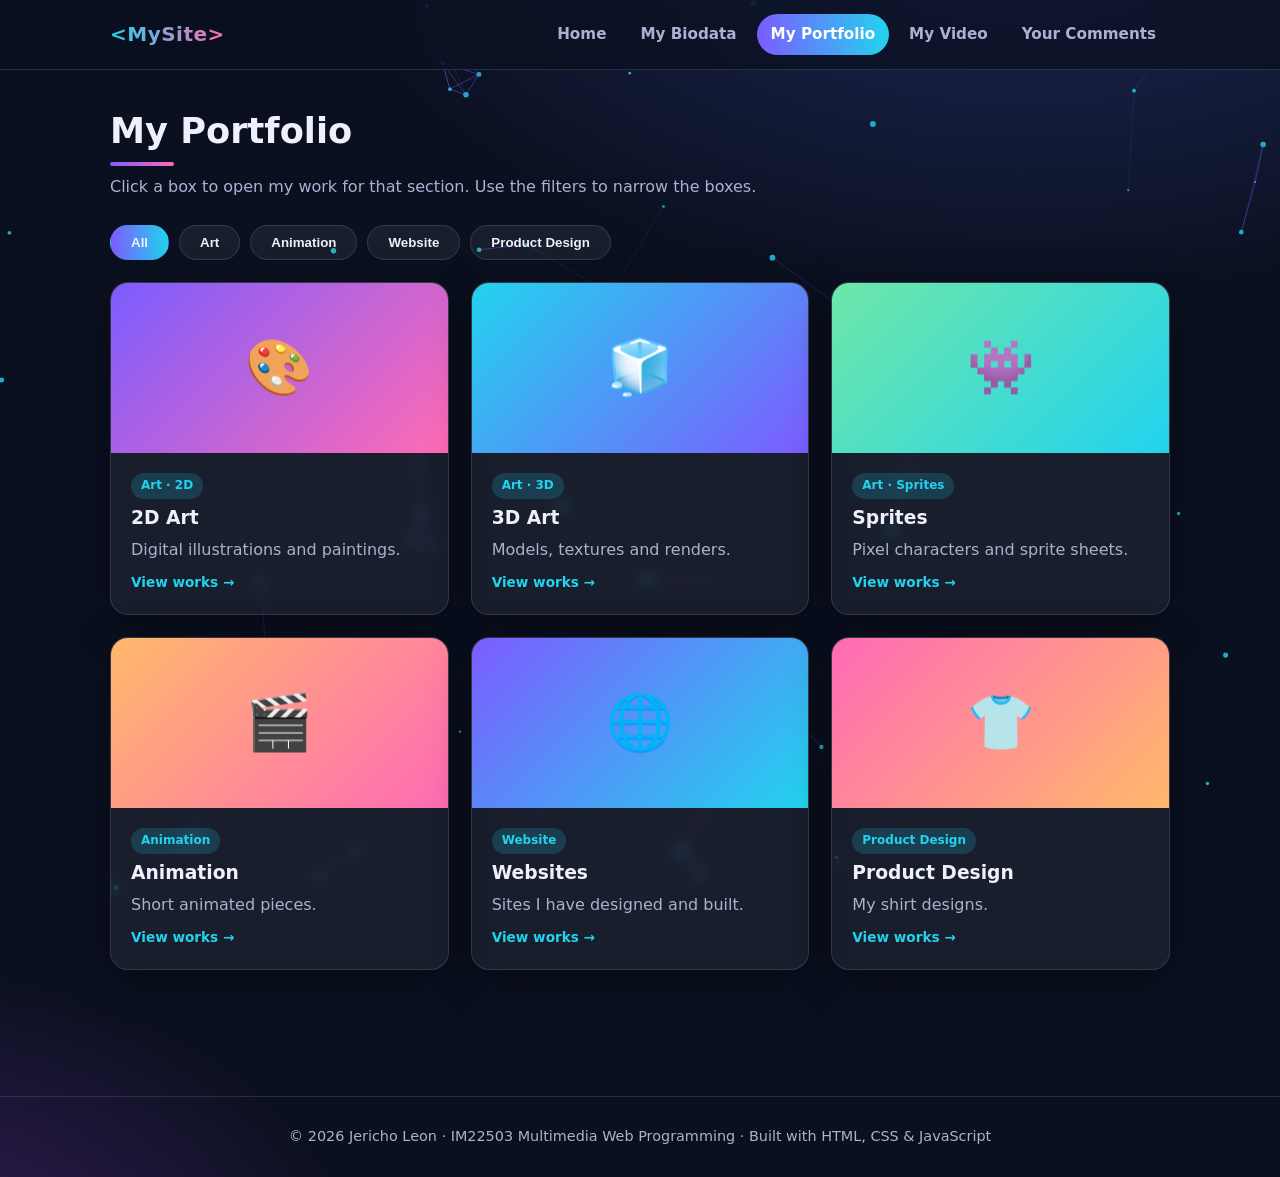
==== portfolio.html @ 4973d711 "Add files via upload" ====
<!DOCTYPE html>
<html lang="en">
<head>
  <meta charset="UTF-8">
  <meta name="viewport" content="width=device-width, initial-scale=1">
  <meta name="description" content="Projects and assignments by Your Name">
  <title>My Portfolio | My Site</title>
  <link rel="stylesheet" href="css/style.css">
</head>
<body>
  <a class="skip-link" href="#main">Skip to content</a>
  <canvas id="bg-canvas" aria-hidden="true"></canvas>
  <header class="site-header">
    <nav class="nav" aria-label="Main navigation">
      <a class="logo" href="index.html">&lt;MySite&gt;</a>
      <button class="menu-btn" aria-label="Toggle menu" aria-expanded="false">&#9776;</button>
      <ul>
        <li><a href="index.html">Home</a></li>
        <li><a href="biodata.html">My Biodata</a></li>
        <li><a href="portfolio.html" class="active" aria-current="page">My Portfolio</a></li>
        <li><a href="video.html">My Video</a></li>
        <li><a href="comments.html">Your Comments</a></li>
      </ul>
    </nav>
  </header>
  <main id="main">

        <section class="reveal">
      <h2 class="section-title">My Portfolio</h2>
      <p class="lead">Click a box to open my work for that section. Use the filters to narrow the boxes.</p>

      <div class="filters" role="group" aria-label="Filter projects">
        <button class="on" data-filter="all" aria-pressed="true">All</button>
        <button data-filter="art" aria-pressed="false">Art</button>
        <button data-filter="animation" aria-pressed="false">Animation</button>
        <button data-filter="website" aria-pressed="false">Website</button>
        <button data-filter="product" aria-pressed="false">Product Design</button>
      </div>

      <!-- CLICKABLE BOXES -->
      <div class="grid cols-3">
        <div class="card project cat-tile reveal" data-cat="art" data-open="art2d" role="button" tabindex="0">
          <div class="thumb" style="background:linear-gradient(135deg,#7c5cff,#ff6bb5)" aria-hidden="true">&#127912;</div>
          <div class="body"><span class="tag">Art &middot; 2D</span><h3>2D Art</h3>
            <p class="lead" style="margin:0">Digital illustrations and paintings.</p><span class="open-hint">View works &rarr;</span></div>
        </div>
        <div class="card project cat-tile reveal" data-cat="art" data-open="art3d" role="button" tabindex="0">
          <div class="thumb" style="background:linear-gradient(135deg,#22d3ee,#7c5cff)" aria-hidden="true">&#129482;</div>
          <div class="body"><span class="tag">Art &middot; 3D</span><h3>3D Art</h3>
            <p class="lead" style="margin:0">Models, textures and renders.</p><span class="open-hint">View works &rarr;</span></div>
        </div>
        <div class="card project cat-tile reveal" data-cat="art" data-open="sprites" role="button" tabindex="0">
          <div class="thumb" style="background:linear-gradient(135deg,#6ee7a8,#22d3ee)" aria-hidden="true">&#128126;</div>
          <div class="body"><span class="tag">Art &middot; Sprites</span><h3>Sprites</h3>
            <p class="lead" style="margin:0">Pixel characters and sprite sheets.</p><span class="open-hint">View works &rarr;</span></div>
        </div>
        <div class="card project cat-tile reveal" data-cat="animation" data-open="animation" role="button" tabindex="0">
          <div class="thumb" style="background:linear-gradient(135deg,#ffb86b,#ff6bb5)" aria-hidden="true">&#127916;</div>
          <div class="body"><span class="tag">Animation</span><h3>Animation</h3>
            <p class="lead" style="margin:0">Short animated pieces.</p><span class="open-hint">View works &rarr;</span></div>
        </div>
        <div class="card project cat-tile reveal" data-cat="website" data-open="website" role="button" tabindex="0">
          <div class="thumb" style="background:linear-gradient(135deg,#7c5cff,#22d3ee)" aria-hidden="true">&#127760;</div>
          <div class="body"><span class="tag">Website</span><h3>Websites</h3>
            <p class="lead" style="margin:0">Sites I have designed and built.</p><span class="open-hint">View works &rarr;</span></div>
        </div>
        <div class="card project cat-tile reveal" data-cat="product" data-open="product" role="button" tabindex="0">
          <div class="thumb" style="background:linear-gradient(135deg,#ff6bb5,#ffb86b)" aria-hidden="true">&#128085;</div>
          <div class="body"><span class="tag">Product Design</span><h3>Product Design</h3>
            <p class="lead" style="margin:0">My shirt designs.</p><span class="open-hint">View works &rarr;</span></div>
        </div>
      </div>
    </section>

    <!-- ========== POP-UP WINDOWS (one per box) ========== -->

    <div class="modal" id="modal-art2d" role="dialog" aria-modal="true" aria-labelledby="t-art2d">
      <div class="modal-box">
        <div class="modal-head"><h3 id="t-art2d">&#127912; 2D Art</h3><button class="modal-close" aria-label="Close">&times;</button></div>
        <div class="modal-body">
          <p class="lead">Click an image to preview it larger.</p>
          <div class="gallery">
            <figure><img src="assets/portfolio/art/2d/art1.png" alt="Sketch of A Witty Girl" loading="lazy"><figcaption>Sketch of A Witty Girl</figcaption></figure>
            <figure><img src="assets/portfolio/art/2d/art2.jpeg" alt="Irene Illustration" loading="lazy"><figcaption>Irene Illustration</figcaption></figure>
            <figure><img src="assets/portfolio/art/2d/art3.jpeg" alt="NoZe Illustration" loading="lazy"><figcaption>NoZe Illustration</figcaption></figure>
            <figure><img src="assets/portfolio/art/2d/art4.jpeg" alt="Lisa Illustration" loading="lazy"><figcaption>Lisa Illustration</figcaption></figure>
          </div>
        </div>
      </div>
    </div>

    <div class="modal" id="modal-art3d" role="dialog" aria-modal="true" aria-labelledby="t-art3d">
      <div class="modal-box">
        <div class="modal-head"><h3 id="t-art3d">&#129482; 3D Art</h3><button class="modal-close" aria-label="Close">&times;</button></div>
        <div class="modal-body">
          <p class="lead">Click an image to preview it larger.</p>
          <div class="gallery">
            <figure><img src="assets/portfolio/art/3d/render1.jpeg" alt="3D render 1" loading="lazy"><figcaption>3D render 1</figcaption></figure>
            <figure><img src="assets/portfolio/art/3d/render2.png" alt="3D render 2" loading="lazy"><figcaption>3D render 2</figcaption></figure>
            <figure><img src="assets/portfolio/art/3d/render3.png" alt="3D render 3" loading="lazy"><figcaption>3D render 3</figcaption></figure>
            <figure><img src="assets/portfolio/art/3d/render4.png" alt="3D render 4" loading="lazy"><figcaption>3D render 4</figcaption></figure>
            <figure><img src="assets/portfolio/art/3d/render5.png" alt="3D render 5" loading="lazy"><figcaption>3D render 5</figcaption></figure>
            <figure><img src="assets/portfolio/art/3d/render6.png" alt="3D render 6" loading="lazy"><figcaption>3D render 6</figcaption></figure>
          </div>
        </div>
      </div>
    </div>

    <div class="modal" id="modal-sprites" role="dialog" aria-modal="true" aria-labelledby="t-sprites">
      <div class="modal-box">
        <div class="modal-head"><h3 id="t-sprites">&#128126; Sprites</h3><button class="modal-close" aria-label="Close">&times;</button></div>
        <div class="modal-body">
          <p class="lead">Click an image to preview it larger.</p>
          <div class="gallery">
            <figure><img src="assets/portfolio/art/sprites/sprite1.png" alt="Sprite sheet 1" loading="lazy"><figcaption>Sprite sheet 1</figcaption></figure>
            <figure><img src="assets/portfolio/art/sprites/sprite2.png" alt="Sprite sheet 2" loading="lazy"><figcaption>Sprite sheet 2</figcaption></figure>
          </div>
        </div>
      </div>
    </div>

    <div class="modal" id="modal-animation" role="dialog" aria-modal="true" aria-labelledby="t-animation">
      <div class="modal-box">
        <div class="modal-head"><h3 id="t-animation">&#127916; Animation</h3><button class="modal-close" aria-label="Close">&times;</button></div>
        <div class="modal-body">
          <p class="lead">Press play to watch each animation.</p>
          <div class="gallery">
            <figure><video controls preload="none" poster="assets/portfolio/animation/anim1-poster.jpg"><source src="assets/portfolio/animation/anim1.mp4" type="video/mp4"></video><figcaption>Animation title 1</figcaption></figure>
          </div>
        </div>
      </div>
    </div>

    <div class="modal" id="modal-website" role="dialog" aria-modal="true" aria-labelledby="t-website">
      <div class="modal-box">
        <div class="modal-head"><h3 id="t-website">&#127760; Websites</h3><button class="modal-close" aria-label="Close">&times;</button></div>
        <div class="modal-body">
          <p class="lead">Screenshots of my websites. Click to preview.</p>
          
          <div class="gallery">
            <div class="modal-box2">
              <div class="modal-head"><h3 id="t-website">&#127760; Keyframe Lab</h3><figcaption><a href="https://your-site-url.com" target="_blank" rel="noopener">Visit</a></figcaption></div>
                <div class="modal-body">
                  <div class="gallery">
                      <figure><img src="assets/portfolio/website/mm1.png" alt="Website 2 screenshot" loading="lazy"></figure>
                      <figure><img src="assets/portfolio/website/mm2.png" alt="Website 2 screenshot" loading="lazy"></figure>
                      <figure><img src="assets/portfolio/website/mm3.png" alt="Website 2 screenshot" loading="lazy"></figure>
                      <figure><img src="assets/portfolio/website/mm4.png" alt="Website 2 screenshot" loading="lazy"></figure>
                      <figure><img src="assets/portfolio/website/mm5.png" alt="Website 2 screenshot" loading="lazy"></figure>
                  </div>
                </div>
              </div>
            </div>
    
            <div class="gallery">
              <div class="modal-box2">
                <div class="modal-head"><h3 id="t-website">&#127760; HolyBro</h3><figcaption><a href="https://your-site-url.com" target="_blank" rel="noopener">Visit</a></figcaption></div>
                  <div class="modal-body">
                    <div class="gallery">
                      <figure><img src="assets/portfolio/website/1.jpg" alt="Website 2 screenshot" loading="lazy"></figure>
                      <figure><img src="assets/portfolio/website/2.jpg" alt="Website 2 screenshot" loading="lazy"></figure>
                      <figure><img src="assets/portfolio/website/3.jpg" alt="Website 2 screenshot" loading="lazy"></figure>
                      <figure><img src="assets/portfolio/website/4.jpg" alt="Website 2 screenshot" loading="lazy"></figure>
                      <figure><img src="assets/portfolio/website/5.jpg" alt="Website 2 screenshot" loading="lazy"></figure>
                      <figure><img src="assets/portfolio/website/6.jpg" alt="Website 2 screenshot" loading="lazy"></figure>
                      <figure><img src="assets/portfolio/website/7.jpg" alt="Website 2 screenshot" loading="lazy"></figure>
                      <figure><img src="assets/portfolio/website/8.jpg" alt="Website 2 screenshot" loading="lazy"></figure>
                      <figure><img src="assets/portfolio/website/9.jpg" alt="Website 2 screenshot" loading="lazy"></figure>
                    </div>
                  </div>
                </div>
              </div>
            </div>
          </div>
  </div>
  

    <div class="modal" id="modal-product" role="dialog" aria-modal="true" aria-labelledby="t-product">
      <div class="modal-box">
        <div class="modal-head"><h3 id="t-product">&#128085; Product Design</h3><button class="modal-close" aria-label="Close">&times;</button></div>
        <div class="modal-body">
          <p class="lead">My shirt designs. Click an image to preview it larger.</p>
          <div class="gallery">
            <figure><img src="assets/portfolio/product/shirt1.jpg" alt="Shirt design 1" loading="lazy"><figcaption>Shirt design 1</figcaption></figure>
            <figure><img src="assets/portfolio/product/shirt2.jpg" alt="Shirt design 2" loading="lazy"><figcaption>Shirt design 2</figcaption></figure>
            <figure><img src="assets/portfolio/product/shirt3.jpg" alt="Shirt design 3" loading="lazy"><figcaption>Shirt design 3</figcaption></figure>
          </div>
        </div>
      </div>
    </div>

  </main>
  <footer>
    <p>&copy; <span id="year">2026</span> Jericho Leon &middot; IM22503 Multimedia Web Programming &middot; Built with HTML, CSS &amp; JavaScript</p>
  </footer>
  <script src="js/main.js"></script>
</body>
</html>
---- css/style.css ----
/* ===== Theme ===== */
:root {
  --bg: #0b1020;
  --bg2: #121a33;
  --card: rgba(255, 255, 255, 0.06);
  --border: rgba(255, 255, 255, 0.12);
  --text: #eef1fb;
  --muted: #a9b2d0;
  --accent: #7c5cff;
  --accent2: #22d3ee;
  --accent3: #ff6bb5;
  --radius: 18px;
  --shadow: 0 10px 40px rgba(0, 0, 0, 0.35);
}
* { box-sizing: border-box; margin: 0; padding: 0; }
html { scroll-behavior: smooth; }
body {
  font-family: "Segoe UI", system-ui, -apple-system, Roboto, Arial, sans-serif;
  background: radial-gradient(1200px 700px at 80% -10%, #1d2a5a 0%, transparent 60%),
              radial-gradient(900px 600px at -10% 110%, #3b1f5e 0%, transparent 55%), var(--bg);
  color: var(--text);
  line-height: 1.65;
  min-height: 100vh;
  overflow-x: hidden;
}
img, video { max-width: 100%; display: block; }
a { color: var(--accent2); text-decoration: none; }
a:hover { text-decoration: underline; }
.skip-link {
  position: absolute; left: -999px; top: 8px; background: #fff; color: #000;
  padding: 8px 14px; border-radius: 8px; z-index: 1000;
}
.skip-link:focus { left: 8px; }
:focus-visible { outline: 3px solid var(--accent2); outline-offset: 3px; }

#bg-canvas { position: fixed; inset: 0; z-index: -1; pointer-events: none; }

/* ===== Navigation ===== */
header.site-header {
  position: sticky; top: 0; z-index: 50;
  backdrop-filter: blur(14px);
  background: rgba(11, 16, 32, 0.7);
  border-bottom: 1px solid var(--border);
}
.nav {
  max-width: 1100px; margin: auto; padding: 14px 20px;
  display: flex; align-items: center; justify-content: space-between; gap: 16px;
}
.logo {
  font-weight: 800; font-size: 1.25rem; letter-spacing: 0.5px;
  background: linear-gradient(90deg, var(--accent2), var(--accent3));
  -webkit-background-clip: text; background-clip: text; color: transparent;
}
.logo:hover { text-decoration: none; }
.nav ul { list-style: none; display: flex; gap: 6px; }
.nav ul a {
  display: block; padding: 8px 14px; border-radius: 999px; color: var(--muted);
  font-weight: 600; font-size: 0.95rem; transition: 0.25s;
}
.nav ul a:hover { color: #fff; background: var(--card); text-decoration: none; }
.nav ul a.active { color: #fff; background: linear-gradient(90deg, var(--accent), var(--accent2)); }
.menu-btn {
  display: none; background: var(--card); color: var(--text);
  border: 1px solid var(--border); border-radius: 10px; padding: 8px 12px; font-size: 1.2rem; cursor: pointer;
}

/* ===== Layout ===== */
main { max-width: 1100px; margin: auto; padding: 40px 20px 70px; }
section { margin-bottom: 56px; }
h1, h2, h3 { line-height: 1.2; }
h2.section-title {
  font-size: clamp(1.6rem, 3vw, 2.2rem); margin-bottom: 8px;
}
h2.section-title::after {
  content: ""; display: block; width: 64px; height: 4px; margin-top: 10px; border-radius: 4px;
  background: linear-gradient(90deg, var(--accent), var(--accent3));
}
.lead { color: var(--muted); margin-bottom: 24px; max-width: 70ch; }
.card {
  background: var(--card); border: 1px solid var(--border); border-radius: var(--radius);
  padding: 24px; box-shadow: var(--shadow); backdrop-filter: blur(8px);
  transition: transform 0.3s, border-color 0.3s;
}
.card:hover { transform: translateY(-4px); border-color: rgba(124, 92, 255, 0.6); }
.grid { display: grid; gap: 22px; }
.grid.cols-2 { grid-template-columns: repeat(2, 1fr); }
.grid.cols-3 { grid-template-columns: repeat(3, 1fr); }

.btn {
  display: inline-block; padding: 12px 26px; border-radius: 999px; border: 0; cursor: pointer;
  font-weight: 700; font-size: 1rem; color: #fff;
  background: linear-gradient(90deg, var(--accent), var(--accent3));
  box-shadow: 0 8px 24px rgba(124, 92, 255, 0.4); transition: 0.25s;
}
.btn:hover { transform: translateY(-3px) scale(1.03); text-decoration: none; }
.btn.ghost { background: transparent; border: 2px solid var(--accent2); box-shadow: none; color: var(--accent2); }

/* ===== Hero ===== */
.hero {
  display: grid; grid-template-columns: 1.2fr 1fr; gap: 40px; align-items: center;
  min-height: 70vh;
}
.hero .hi { color: var(--accent2); font-weight: 700; letter-spacing: 2px; text-transform: uppercase; }
.hero h1 { font-size: clamp(2.2rem, 6vw, 4rem); margin: 10px 0; }
.grad {
  background: linear-gradient(90deg, var(--accent2), var(--accent), var(--accent3), var(--accent2));
  background-size: 300% 100%; -webkit-background-clip: text; background-clip: text; color: transparent;
  animation: shine 6s linear infinite;
}
@keyframes shine { to { background-position: 300% 0; } }
.typing { font-size: clamp(1.1rem, 2.5vw, 1.5rem); color: var(--muted); min-height: 2em; }
.cursor { display: inline-block; width: 3px; height: 1.2em; background: var(--accent2); margin-left: 3px; vertical-align: -3px; animation: blink 0.9s steps(1) infinite; }
@keyframes blink { 50% { opacity: 0; } }
.hero-actions { margin-top: 26px; display: flex; gap: 14px; flex-wrap: wrap; }

.avatar-wrap { position: relative; width: min(360px, 80%); margin: auto; aspect-ratio: 1; animation: float 5s ease-in-out infinite; }
.avatar-wrap::before {
  content: ""; position: absolute; inset: -8px; border-radius: 50%;
  background: conic-gradient(var(--accent), var(--accent2), var(--accent3), var(--accent));
  animation: spin 8s linear infinite; filter: blur(2px);
}
.avatar-wrap img { position: relative; border-radius: 50%; border: 6px solid var(--bg); width: 100%; height: 100%; object-fit: cover; background: var(--bg2); }
@keyframes spin { to { transform: rotate(360deg); } }
@keyframes float { 50% { transform: translateY(-14px); } }

.stats { display: grid; grid-template-columns: repeat(4, 1fr); gap: 16px; text-align: center; }
.stats .num { font-size: 2.2rem; font-weight: 800; color: var(--accent2); }
.stats span { color: var(--muted); font-size: 0.9rem; }

/* ===== Biodata ===== */
.profile-table { width: 100%; border-collapse: collapse; }
.profile-table th, .profile-table td { text-align: left; padding: 10px 8px; border-bottom: 1px solid var(--border); vertical-align: top; }
.profile-table th { width: 38%; color: var(--accent2); font-weight: 600; }
.skill { margin-bottom: 16px; }
.skill-head { display: flex; justify-content: space-between; font-weight: 600; margin-bottom: 6px; }
.bar { height: 12px; background: rgba(255, 255, 255, 0.1); border-radius: 99px; overflow: hidden; }
.bar > i {
  display: block; height: 100%; width: 0; border-radius: 99px;
  background: linear-gradient(90deg, var(--accent2), var(--accent), var(--accent3));
  transition: width 1.4s cubic-bezier(.2, .8, .2, 1);
}
.chips { display: flex; flex-wrap: wrap; gap: 12px; list-style: none; }
.chips li {
  padding: 10px 18px; border-radius: 999px; background: var(--card); border: 1px solid var(--border);
  font-weight: 600; transition: 0.25s; cursor: default;
}
.chips li:hover { transform: translateY(-4px) rotate(-2deg); border-color: var(--accent3); }
.timeline { list-style: none; border-left: 3px solid var(--accent); padding-left: 22px; }
.timeline li { position: relative; margin-bottom: 22px; }
.timeline li::before {
  content: ""; position: absolute; left: -31px; top: 6px; width: 15px; height: 15px; border-radius: 50%;
  background: var(--accent2); box-shadow: 0 0 0 4px rgba(34, 211, 238, 0.25);
}
.timeline b { color: var(--accent2); }

/* Timetable */
.table-scroll { overflow-x: auto; border-radius: var(--radius); border: 1px solid var(--border); }
table.timetable { width: 100%; min-width: 720px; border-collapse: collapse; text-align: center; }
.timetable caption { caption-side: top; padding: 14px; font-weight: 700; text-align: left; color: var(--muted); }
.timetable th, .timetable td { padding: 12px 8px; border: 1px solid var(--border); font-size: 0.92rem; }
.timetable thead th { background: linear-gradient(90deg, var(--accent), var(--accent2)); color: #fff; }
.timetable tbody th { background: rgba(255, 255, 255, 0.05); color: var(--accent2); white-space: nowrap; }
.timetable td.class { background: rgba(124, 92, 255, 0.22); font-weight: 600; }
.timetable td.lab { background: rgba(34, 211, 238, 0.2); font-weight: 600; }
.timetable td.free { color: var(--muted); }
.timetable td.break { background: rgba(255, 107, 181, 0.15); color: var(--accent3); font-style: italic; }
.timetable td.class:hover, .timetable td.lab:hover { filter: brightness(1.4); }
.legend { display: flex; gap: 18px; flex-wrap: wrap; margin-top: 12px; color: var(--muted); font-size: 0.9rem; }
.legend span::before { content: ""; display: inline-block; width: 14px; height: 14px; border-radius: 4px; margin-right: 6px; vertical-align: -2px; }
.legend .l1::before { background: rgba(124, 92, 255, 0.6); }
.legend .l2::before { background: rgba(34, 211, 238, 0.6); }
.legend .l3::before { background: rgba(255, 107, 181, 0.5); }

/* ===== Portfolio ===== */
.filters { display: flex; gap: 10px; flex-wrap: wrap; margin-bottom: 22px; }
.filters button {
  padding: 9px 20px; border-radius: 999px; border: 1px solid var(--border); background: var(--card);
  color: var(--text); cursor: pointer; font-weight: 600; transition: 0.25s;
}
.filters button.on, .filters button:hover { background: linear-gradient(90deg, var(--accent), var(--accent2)); border-color: transparent; }
.project { padding: 0; overflow: hidden; display: flex; flex-direction: column; }
.project .thumb { height: 170px; display: grid; place-items: center; font-size: 3.4rem; position: relative; overflow: hidden; }
.project .thumb::after {
  content: ""; position: absolute; inset: 0;
  background: linear-gradient(120deg, transparent 30%, rgba(255, 255, 255, 0.25) 50%, transparent 70%);
  transform: translateX(-120%); transition: transform 0.8s;
}
.project:hover .thumb::after { transform: translateX(120%); }
.project .body { padding: 20px; display: flex; flex-direction: column; gap: 8px; flex: 1; }
.tag { align-self: flex-start; font-size: 0.75rem; font-weight: 700; padding: 3px 10px; border-radius: 99px; background: rgba(34, 211, 238, 0.18); color: var(--accent2); }
.project.hide { display: none; }

/* ===== Video ===== */
.video-box { overflow: hidden; padding: 0; }
.video-box video { width: 100%; background: #000; aspect-ratio: 16 / 9; }
.video-info { padding: 20px 24px; }

/* ===== Forms & comments ===== */
form .field { margin-bottom: 18px; }
label { display: block; font-weight: 600; margin-bottom: 6px; }
input[type="text"], input[type="email"], select, textarea {
  width: 100%; padding: 12px 14px; border-radius: 12px; border: 1px solid var(--border);
  background: rgba(255, 255, 255, 0.07); color: var(--text); font: inherit;
}
select option { color: #000; }
textarea { min-height: 130px; resize: vertical; }
input:focus, select:focus, textarea:focus { border-color: var(--accent2); outline: none; box-shadow: 0 0 0 3px rgba(34, 211, 238, 0.25); }
.radio-row { display: flex; gap: 18px; flex-wrap: wrap; }
.radio-row label { font-weight: 500; display: flex; align-items: center; gap: 6px; margin: 0; }
.error { color: #ff8aa0; font-size: 0.85rem; min-height: 1.2em; }
.form-msg { margin-top: 14px; font-weight: 600; }
.form-msg.ok { color: #6ee7a8; }
.stars { display: flex; flex-direction: row-reverse; justify-content: flex-end; gap: 4px; }
.stars input { position: absolute; opacity: 0; }
.stars label { font-size: 1.9rem; color: #566; cursor: pointer; margin: 0; transition: 0.2s; }
.stars input:checked ~ label, .stars label:hover, .stars label:hover ~ label { color: #ffd166; transform: scale(1.1); }
.stars input:focus-visible + label { outline: 3px solid var(--accent2); border-radius: 6px; }
.comment { margin-bottom: 14px; animation: pop 0.5s; }
.comment .who { display: flex; justify-content: space-between; gap: 10px; font-weight: 700; flex-wrap: wrap; }
.comment .meta { color: var(--muted); font-weight: 400; font-size: 0.85rem; }
@keyframes pop { from { opacity: 0; transform: scale(0.94) translateY(10px); } }
.socials { display: flex; gap: 12px; flex-wrap: wrap; margin-top: 10px; }
.socials a {
  padding: 10px 18px; border-radius: 12px; background: var(--card); border: 1px solid var(--border);
  color: var(--text); font-weight: 600; transition: 0.25s;
}
.socials a:hover { background: var(--accent); transform: translateY(-3px); text-decoration: none; }

/* ===== Footer ===== */
footer { text-align: center; padding: 28px 20px; color: var(--muted); border-top: 1px solid var(--border); font-size: 0.9rem; }

/* ===== Scroll reveal ===== */
.reveal { opacity: 0; transform: translateY(34px); transition: opacity 0.8s, transform 0.8s; }
.reveal.show { opacity: 1; transform: none; }

/* ===== Responsive ===== */
@media (max-width: 900px) {
  .hero { grid-template-columns: 1fr; text-align: center; min-height: auto; }
  .hero-actions { justify-content: center; }
  .hero .avatar-wrap { order: -1; width: min(260px, 70%); }
  .grid.cols-3 { grid-template-columns: repeat(2, 1fr); }
  .stats { grid-template-columns: repeat(2, 1fr); }
}
@media (max-width: 680px) {
  .menu-btn { display: block; }
  .nav ul {
    display: none; position: absolute; top: 100%; left: 0; right: 0; flex-direction: column;
    background: rgba(11, 16, 32, 0.97); padding: 12px 20px 18px; border-bottom: 1px solid var(--border);
  }
  .nav ul.open { display: flex; }
  .grid.cols-2, .grid.cols-3 { grid-template-columns: 1fr; }
}
@media (prefers-reduced-motion: reduce) {
  *, *::before, *::after { animation: none !important; transition: none !important; }
  .reveal { opacity: 1; transform: none; }
}

/* ===== Category tiles + pop-up galleries ===== */
.cat-tile { cursor: pointer; }
.cat-tile .open-hint { color: var(--accent2); font-size: 0.85rem; font-weight: 700; margin-top: auto; }
.cat-tile:hover .open-hint { text-decoration: underline; }

body.no-scroll { overflow: hidden; }
.modal {
  position: fixed; inset: 0; z-index: 200; display: none; align-items: center; justify-content: center;
  padding: 20px; background: rgba(5, 8, 20, 0.82); backdrop-filter: blur(6px);
}
.modal.open { display: flex; }
.modal-box {
  width: min(980px, 100%); max-height: 88vh; display: flex; flex-direction: column;
  background: var(--bg2); border: 1px solid var(--border); border-radius: var(--radius);
  box-shadow: var(--shadow); animation: pop 0.35s;
}
.modal-box2 {
  width: min(900px); max-height: 50vh; display: flex; flex-direction: column;
  background: var(--bg2); border: 1px solid var(--border); border-radius: var(--radius);
  box-shadow: var(--shadow); animation: pop 0.35s;
}
.modal-head {
  display: flex; align-items: center; justify-content: space-between; gap: 12px;
  padding: 18px 24px; border-bottom: 1px solid var(--border);
}
.modal-head h3 { font-size: 1.3rem; }
.modal-close {
  width: 40px; height: 40px; border-radius: 50%; border: 1px solid var(--border);
  background: var(--card); color: var(--text); font-size: 1.3rem; cursor: pointer; transition: 0.25s;
}
.modal-close:hover { background: var(--accent3); transform: rotate(90deg); }
.modal-body { overflow-y: auto; padding: 24px; }
.modal-body > p.lead { margin-bottom: 18px; }
.gallery { display: grid; grid-template-columns: repeat(auto-fill, minmax(220px, 1fr)); gap: 18px; }
.gallery figure {
  background: var(--card); border: 1px solid var(--border); border-radius: 14px; overflow: hidden;
  transition: transform 0.3s, border-color 0.3s;
}
.gallery figure:hover { transform: translateY(-4px); border-color: var(--accent); }
.gallery img, .gallery video {
  width: 100%; aspect-ratio: 4 / 3; object-fit: cover; background: #000; cursor: zoom-in;
}
.gallery video { cursor: default; }
.gallery figcaption { padding: 10px 14px; font-size: 0.9rem; color: var(--muted); }

.lightbox {
  position: fixed; inset: 0; z-index: 300; display: none; align-items: center; justify-content: center;
  flex-direction: column; gap: 12px; padding: 20px; background: rgba(0, 0, 0, 0.92);
}
.lightbox.open { display: flex; }
.lightbox img { max-width: 92vw; max-height: 78vh; border-radius: 12px; object-fit: contain; animation: pop 0.3s; }
.lightbox p { color: var(--muted); }
.lb-btn {
  position: absolute; top: 50%; transform: translateY(-50%); width: 48px; height: 48px; border-radius: 50%;
  border: 1px solid var(--border); background: var(--card); color: #fff; font-size: 1.5rem; cursor: pointer;
}
.lb-btn:hover { background: var(--accent); }
.lb-prev { left: 16px; } .lb-next { right: 16px; }
.lb-close { top: 24px; right: 16px; transform: none; }
@media (max-width: 680px) {
  .modal { padding: 10px; }
  .modal-body { padding: 16px; }
  .gallery { grid-template-columns: repeat(2, 1fr); gap: 12px; }
}
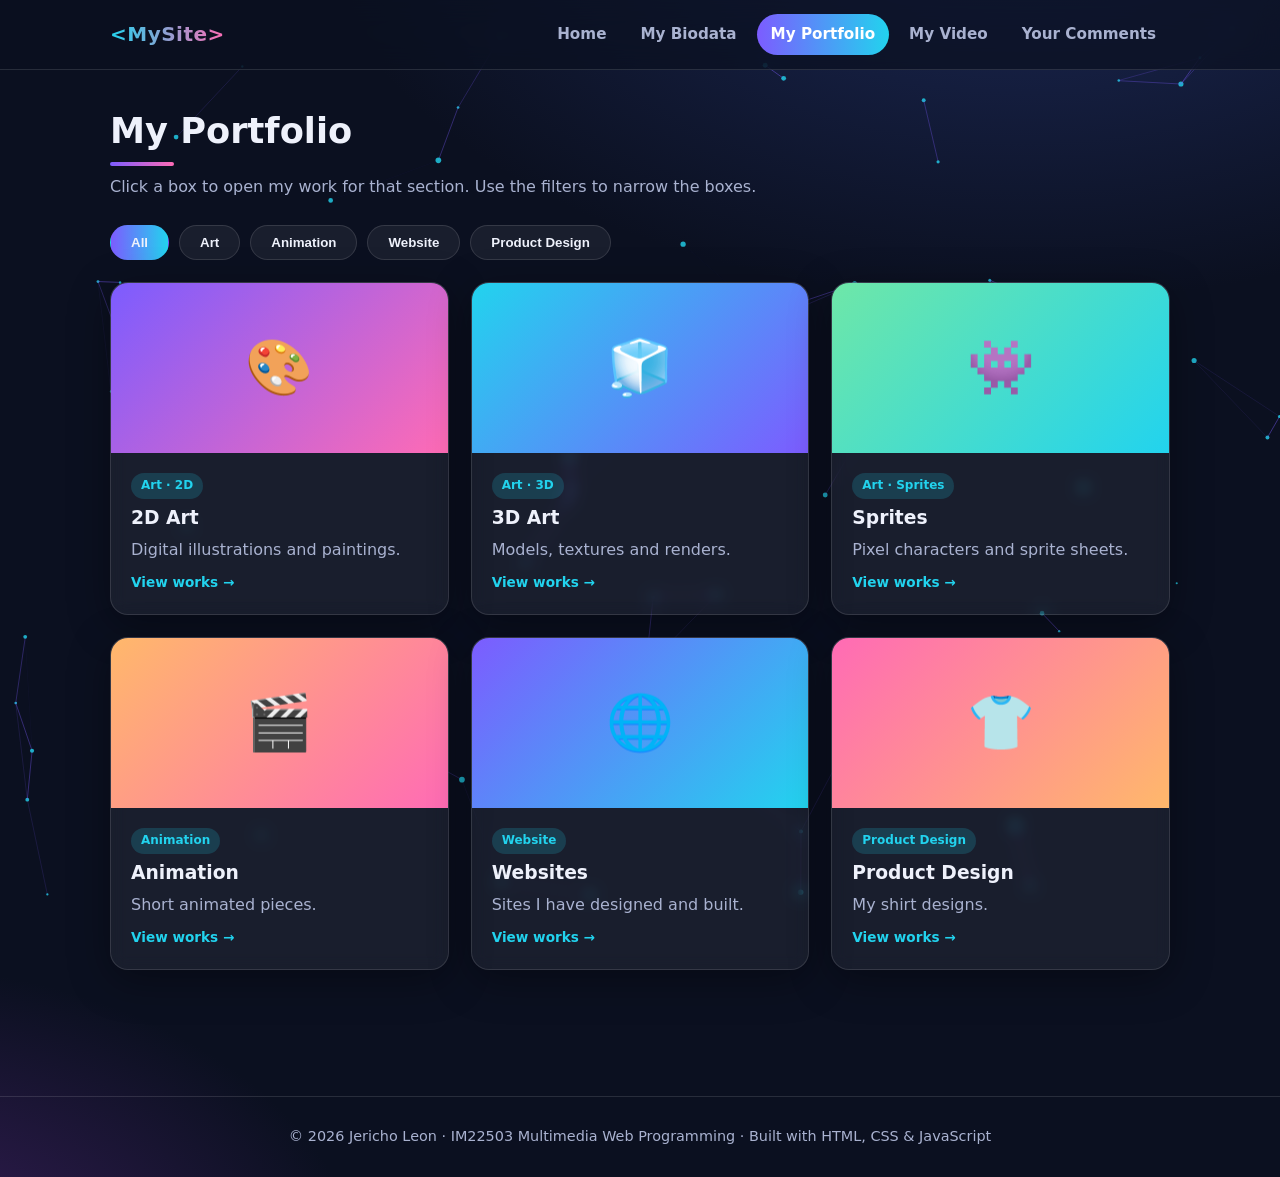
==== commit 4bf570f3: "Add files via upload" ====
--- a/portfolio.html
+++ b/portfolio.html
@@ -139,14 +139,13 @@
           
           <div class="gallery">
             <div class="modal-box2">
-              <div class="modal-head"><h3 id="t-website">&#127760; Keyframe Lab</h3><figcaption><a href="https://your-site-url.com" target="_blank" rel="noopener">Visit</a></figcaption></div>
+              <div class="modal-head"><h3 id="t-website">&#127760; Keyframe Lab</h3><figcaption><a href="https://jerjer244.github.io/Keyframe-Lab/index.html" target="_blank" rel="noopener">Visit</a></figcaption></div>
                 <div class="modal-body">
                   <div class="gallery">
                       <figure><img src="assets/portfolio/website/mm1.png" alt="Website 2 screenshot" loading="lazy"></figure>
                       <figure><img src="assets/portfolio/website/mm2.png" alt="Website 2 screenshot" loading="lazy"></figure>
                       <figure><img src="assets/portfolio/website/mm3.png" alt="Website 2 screenshot" loading="lazy"></figure>
                       <figure><img src="assets/portfolio/website/mm4.png" alt="Website 2 screenshot" loading="lazy"></figure>
-                      <figure><img src="assets/portfolio/website/mm5.png" alt="Website 2 screenshot" loading="lazy"></figure>
                   </div>
                 </div>
               </div>
@@ -154,18 +153,12 @@
     
             <div class="gallery">
               <div class="modal-box2">
-                <div class="modal-head"><h3 id="t-website">&#127760; HolyBro</h3><figcaption><a href="https://your-site-url.com" target="_blank" rel="noopener">Visit</a></figcaption></div>
+                <div class="modal-head"><h3 id="t-website">&#127760; Famili</h3><figcaption><a href="https://jerjer244.github.io/Famili/index.html" target="_blank" rel="noopener">Visit</a></figcaption></div>
                   <div class="modal-body">
                     <div class="gallery">
-                      <figure><img src="assets/portfolio/website/1.jpg" alt="Website 2 screenshot" loading="lazy"></figure>
-                      <figure><img src="assets/portfolio/website/2.jpg" alt="Website 2 screenshot" loading="lazy"></figure>
-                      <figure><img src="assets/portfolio/website/3.jpg" alt="Website 2 screenshot" loading="lazy"></figure>
-                      <figure><img src="assets/portfolio/website/4.jpg" alt="Website 2 screenshot" loading="lazy"></figure>
-                      <figure><img src="assets/portfolio/website/5.jpg" alt="Website 2 screenshot" loading="lazy"></figure>
-                      <figure><img src="assets/portfolio/website/6.jpg" alt="Website 2 screenshot" loading="lazy"></figure>
-                      <figure><img src="assets/portfolio/website/7.jpg" alt="Website 2 screenshot" loading="lazy"></figure>
-                      <figure><img src="assets/portfolio/website/8.jpg" alt="Website 2 screenshot" loading="lazy"></figure>
-                      <figure><img src="assets/portfolio/website/9.jpg" alt="Website 2 screenshot" loading="lazy"></figure>
+                      <figure><img src="assets/portfolio/website/1.png" alt="Website 2 screenshot" loading="lazy"></figure>
+                      <figure><img src="assets/portfolio/website/2.png" alt="Website 2 screenshot" loading="lazy"></figure>
+                      <figure><img src="assets/portfolio/website/3.png" alt="Website 2 screenshot" loading="lazy"></figure>
                     </div>
                   </div>
                 </div>
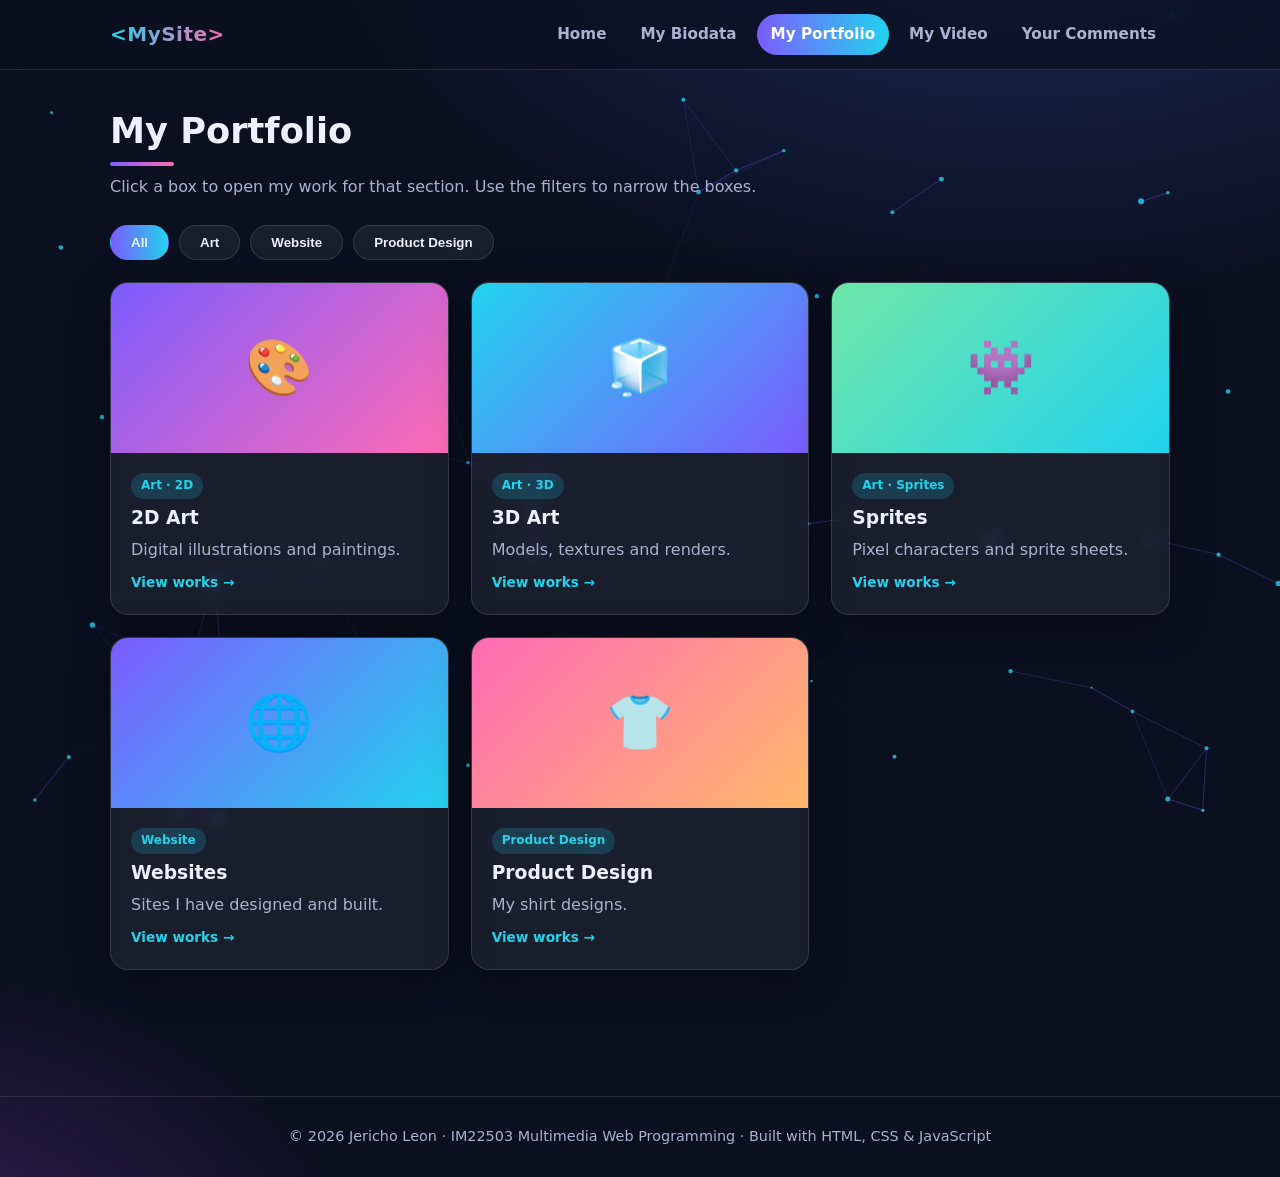
==== commit 98621512: "Add files via upload" ====
--- a/portfolio.html
+++ b/portfolio.html
@@ -32,7 +32,6 @@
       <div class="filters" role="group" aria-label="Filter projects">
         <button class="on" data-filter="all" aria-pressed="true">All</button>
         <button data-filter="art" aria-pressed="false">Art</button>
-        <button data-filter="animation" aria-pressed="false">Animation</button>
         <button data-filter="website" aria-pressed="false">Website</button>
         <button data-filter="product" aria-pressed="false">Product Design</button>
       </div>
@@ -53,11 +52,6 @@
           <div class="thumb" style="background:linear-gradient(135deg,#6ee7a8,#22d3ee)" aria-hidden="true">&#128126;</div>
           <div class="body"><span class="tag">Art &middot; Sprites</span><h3>Sprites</h3>
             <p class="lead" style="margin:0">Pixel characters and sprite sheets.</p><span class="open-hint">View works &rarr;</span></div>
-        </div>
-        <div class="card project cat-tile reveal" data-cat="animation" data-open="animation" role="button" tabindex="0">
-          <div class="thumb" style="background:linear-gradient(135deg,#ffb86b,#ff6bb5)" aria-hidden="true">&#127916;</div>
-          <div class="body"><span class="tag">Animation</span><h3>Animation</h3>
-            <p class="lead" style="margin:0">Short animated pieces.</p><span class="open-hint">View works &rarr;</span></div>
         </div>
         <div class="card project cat-tile reveal" data-cat="website" data-open="website" role="button" tabindex="0">
           <div class="thumb" style="background:linear-gradient(135deg,#7c5cff,#22d3ee)" aria-hidden="true">&#127760;</div>
@@ -118,19 +112,6 @@
         </div>
       </div>
     </div>
-
-    <div class="modal" id="modal-animation" role="dialog" aria-modal="true" aria-labelledby="t-animation">
-      <div class="modal-box">
-        <div class="modal-head"><h3 id="t-animation">&#127916; Animation</h3><button class="modal-close" aria-label="Close">&times;</button></div>
-        <div class="modal-body">
-          <p class="lead">Press play to watch each animation.</p>
-          <div class="gallery">
-            <figure><video controls preload="none" poster="assets/portfolio/animation/anim1-poster.jpg"><source src="assets/portfolio/animation/anim1.mp4" type="video/mp4"></video><figcaption>Animation title 1</figcaption></figure>
-          </div>
-        </div>
-      </div>
-    </div>
-
     <div class="modal" id="modal-website" role="dialog" aria-modal="true" aria-labelledby="t-website">
       <div class="modal-box">
         <div class="modal-head"><h3 id="t-website">&#127760; Websites</h3><button class="modal-close" aria-label="Close">&times;</button></div>
